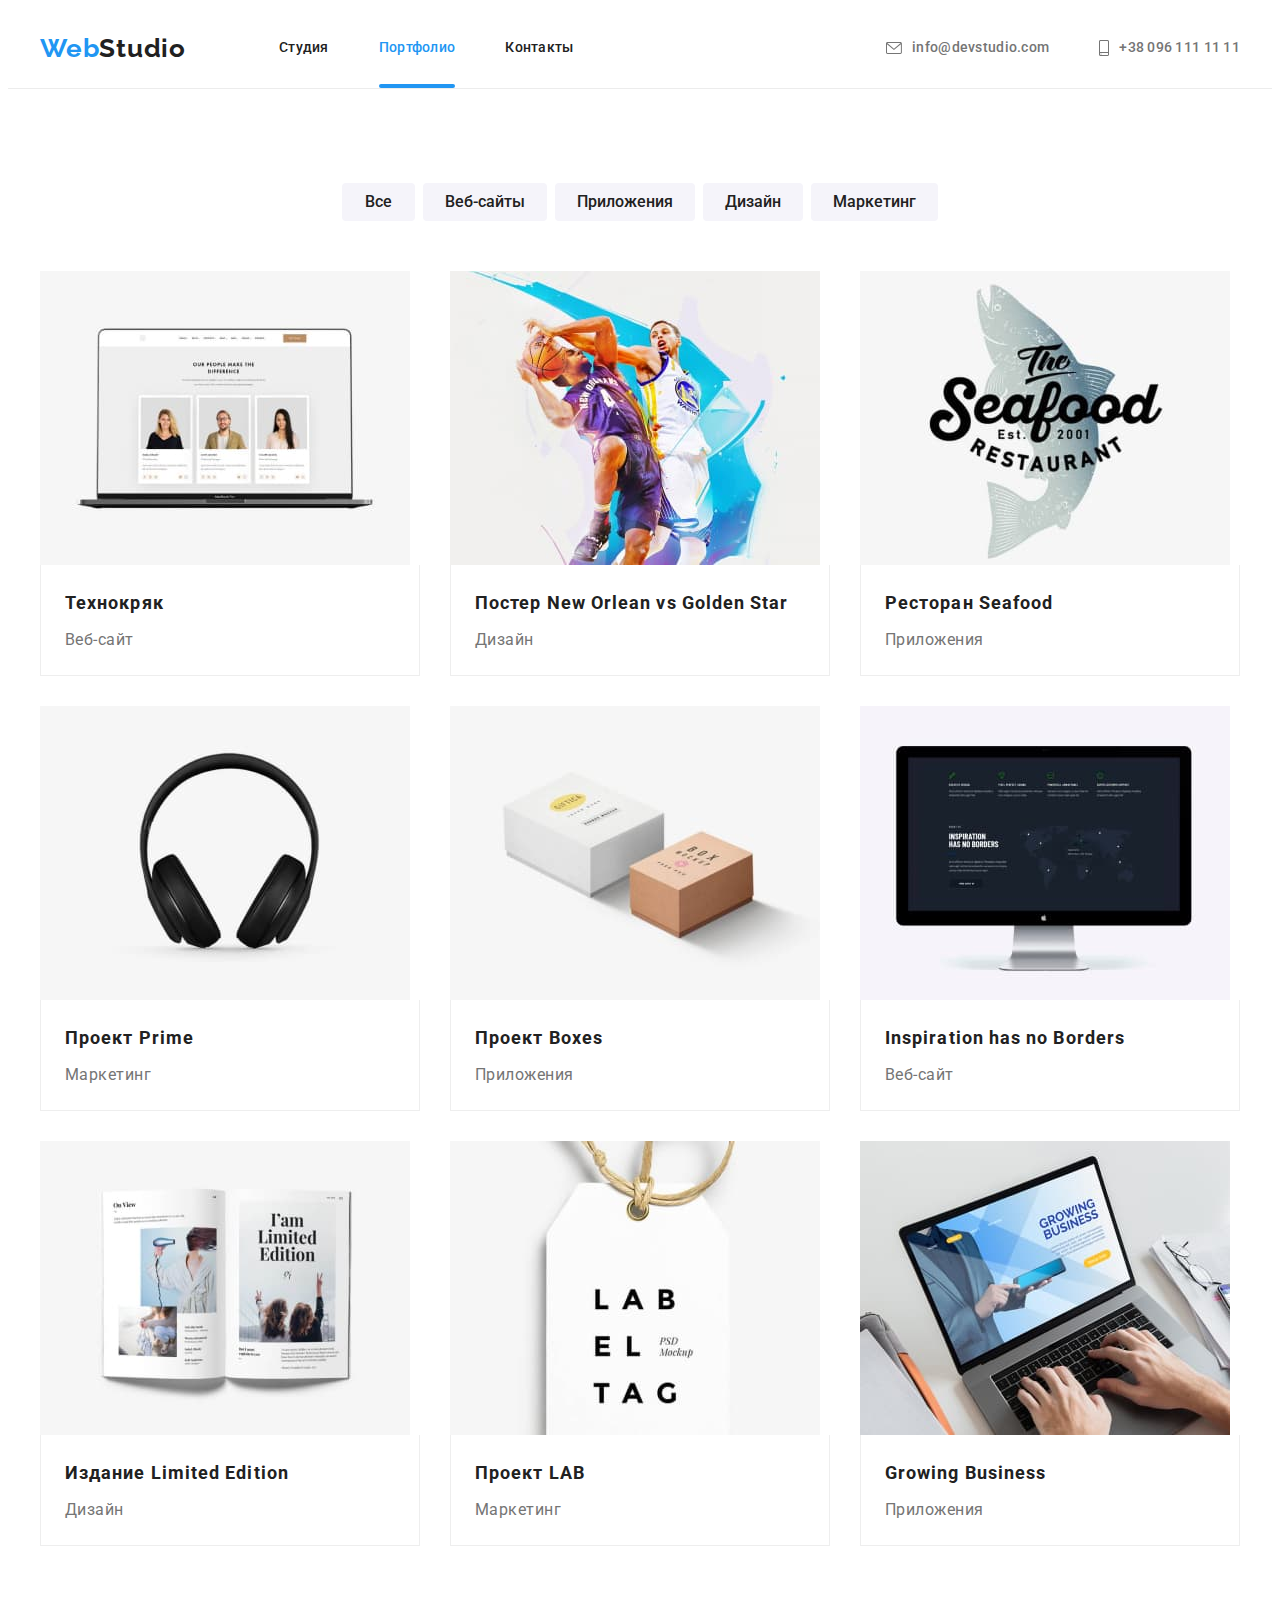
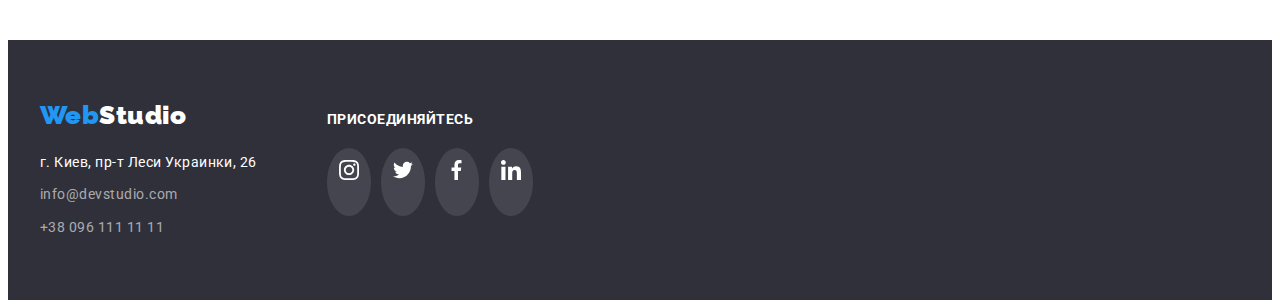
==== portfolio.html @ 56e0e604 "copy" ====
<!DOCTYPE html>
<html lang="ru">
  <head>
    <meta charset="UTF-8" />
    <meta http-equiv="X-UA-Compatible" content="IE=edge" />
    <meta name="viewport" content="width=device-width, initial-scale=1.0" />

    <title>WebStudio</title>
    <link
      href="https://fonts.googleapis.com/css2?family=Raleway:wght@700&family=Roboto:wght@400;500;700;900&display=swap"
      rel="stylesheet"
    />
    <link
      rel="stylesheet"
      href="https://cdnjs.cloudflare.com/ajax/libs/modern-normalize/1.1.0/modern-normalize.min.css"
      integrity="sha512-wpPYUAdjBVSE4KJnH1VR1HeZfpl1ub8YT/NKx4PuQ5NmX2tKuGu6U/JRp5y+Y8XG2tV+wKQpNHVUX03MfMFn9Q=="
      crossorigin="anonymous"
      referrerpolicy="no-referrer"
    />
    <link rel="stylesheet" href="css/styles.css" />
  </head>

  <body>
    <!-- Шапка -->
    <header class="header">
      <div class="container main-nav">
        <nav class="main-nav">
          <a class="logo link" href="/"><span class="logo-color">Web</span>Studio</a>
          <ul class="site-nav list">
            <li class="item"><a href="./index.html" class="link">Студия</a></li>
            <li class="item"><a href="./portfolio.html" class="link current">Портфолио</a></li>
            <li class="item"><a href="/" class="link">Контакты</a></li>
          </ul>
        </nav>
        <ul class="site-contacts list">
          <li class="item">
            <a href="mailto:info@devstudio.com" class="site-contacts link">
              <svg class="icon-link icon" width="16" height="12">
                <use href="./images/sprite.svg#envelope"></use>
              </svg>
              info@devstudio.com
            </a>
          </li>

          <li class="item">
            <a href="tel:+380961111111" class="site-contacts link">
              <svg class="icon-link icon" width="10" height="16">
                <use href="./images/sprite.svg#smartphone"></use>
              </svg>

              +38 096 111 11 11
            </a>
          </li>
        </ul>
      </div>
    </header>
    <main>
      <section class="section">
        <h1 class="portfolio-title">Портфолио</h1>

        <div class="container">
          <ul class="filter-list list">
            <li class="b-item">
              <button type="button" class="button secondary filter">Все</button>
            </li>
            <li class="b-item">
              <button type="button" class="button secondary filter">Веб-сайты</button>
            </li>
            <li class="b-item">
              <button type="button" class="button secondary filter">Приложения</button>
            </li>
            <li class="b-item">
              <button type="button" class="button secondary filter">Дизайн</button>
            </li>
            <li class="b-item">
              <button type="button" class="button secondary filter">Маркетинг</button>
            </li>
          </ul>
          <ul class="portfolio-list list">
            <li class="portfolio-item">
              <a href="" class="portfolio-link">
                <div class="thumb">
                  <img src="./images/portfolio1.jpg" alt="Технокряк" width="370" />
                  <div class="thumb-box">
                    <p class="thumb-text">
                      Технокряк это современная площадка распространения коронавируса. Компании
                      используют эту платформу для цифрового шпионажа и атак на защищённые сервера
                      конкурентов.
                    </p>
                  </div>
                </div>

                <div class="card">
                  <h2 class="portfolio-name">Технокряк</h2>
                  <p class="portfolio-technolology">Веб-сайт</p>
                </div>
              </a>
            </li>
            <li class="portfolio-item">
              <a href="" class="portfolio-link">
                <div class="thumb">
                  <img
                    src="./images/portfolio2.jpg"
                    alt="Постер New Orlean vs Golden Star"
                    width="370"
                  />
                  <div class="thumb-box">
                    <p class="thumb-text">
                      Технокряк это современная площадка распространения коронавируса. Компании
                      используют эту платформу для цифрового шпионажа и атак на защищённые сервера
                      конкурентов.
                    </p>
                  </div>
                </div>
                <div class="card">
                  <h2 class="portfolio-name">Постер New Orlean vs Golden Star</h2>
                  <p class="portfolio-technolology">Дизайн</p>
                </div>
              </a>
            </li>
            <li class="portfolio-item">
              <a href="" class="portfolio-link">
                <div class="thumb">
                  <img src="./images/portfolio3.jpg" alt="Ресторан Seafood" width="370" />
                  <div class="thumb-box">
                    <p class="thumb-text">
                      Технокряк это современная площадка распространения коронавируса. Компании
                      используют эту платформу для цифрового шпионажа и атак на защищённые сервера
                      конкурентов.
                    </p>
                  </div>
                </div>
                <div class="card">
                  <h2 class="portfolio-name">Ресторан Seafood</h2>
                  <p class="portfolio-technolology">Приложения</p>
                </div>
              </a>
            </li>
            <li class="portfolio-item">
              <a href="" class="portfolio-link">
                <div class="thumb">
                  <img src="./images/portfolio4.jpg" alt="Проект Prime" width="370" />
                  <div class="thumb-box">
                    <p class="thumb-text">
                      Технокряк это современная площадка распространения коронавируса. Компании
                      используют эту платформу для цифрового шпионажа и атак на защищённые сервера
                      конкурентов.
                    </p>
                  </div>
                </div>
                <div class="card">
                  <h2 class="portfolio-name">Проект Prime</h2>
                  <p class="portfolio-technolology">Маркетинг</p>
                </div>
              </a>
            </li>
            <li class="portfolio-item">
              <a href="" class="portfolio-link">
                <div class="thumb">
                  <img src="./images/portfolio5.jpg" alt="Проект Boxes" width="370" />
                  <div class="thumb-box">
                    <p class="thumb-text">
                      Технокряк это современная площадка распространения коронавируса. Компании
                      используют эту платформу для цифрового шпионажа и атак на защищённые сервера
                      конкурентов.
                    </p>
                  </div>
                </div>
                <div class="card">
                  <h2 class="portfolio-name">Проект Boxes</h2>
                  <p class="portfolio-technolology">Приложения</p>
                </div>
              </a>
            </li>
            <li class="portfolio-item">
              <a href="" class="portfolio-link">
                <div class="thumb">
                  <img src="./images/portfolio6.jpg" alt="Inspiration has no Borders" width="370" />
                  <div class="thumb-box">
                    <p class="thumb-text">
                      Технокряк это современная площадка распространения коронавируса. Компании
                      используют эту платформу для цифрового шпионажа и атак на защищённые сервера
                      конкурентов.
                    </p>
                  </div>
                </div>
                <div class="card">
                  <h2 class="portfolio-name">Inspiration has no Borders</h2>

                  <p class="portfolio-technolology">Веб-сайт</p>
                </div>
              </a>
            </li>
            <li class="portfolio-item">
              <a href="" class="portfolio-link">
                <div class="thumb">
                  <img src="./images/portfolio7.jpg" alt="Издание Limited Edition" width="370" />
                  <div class="thumb-box">
                    <p class="thumb-text">
                      Технокряк это современная площадка распространения коронавируса. Компании
                      используют эту платформу для цифрового шпионажа и атак на защищённые сервера
                      конкурентов.
                    </p>
                  </div>
                </div>
                <div class="card">
                  <h2 class="portfolio-name">Издание Limited Edition</h2>
                  <p class="portfolio-technolology">Дизайн</p>
                </div>
              </a>
            </li>
            <li class="portfolio-item">
              <a href="" class="portfolio-link">
                <div class="thumb">
                  <img src="./images/portfolio8.jpg" alt="Проект LAB" width="370" />
                  <div class="thumb-box">
                    <p class="thumb-text">
                      Технокряк это современная площадка распространения коронавируса. Компании
                      используют эту платформу для цифрового шпионажа и атак на защищённые сервера
                      конкурентов.
                    </p>
                  </div>
                </div>
                <div class="card">
                  <h2 class="portfolio-name">Проект LAB</h2>
                  <p class="portfolio-technolology">Маркетинг</p>
                </div>
              </a>
            </li>
            <li class="portfolio-item">
              <a href="" class="portfolio-link">
                <div class="thumb">
                  <img src="./images/portfolio9.jpg" alt="Growing Business" width="370" />
                  <div class="thumb-box">
                    <p class="thumb-text">
                      Технокряк это современная площадка распространения коронавируса. Компании
                      используют эту платформу для цифрового шпионажа и атак на защищённые сервера
                      конкурентов.
                    </p>
                  </div>
                </div>
                <div class="card">
                  <h2 class="portfolio-name">Growing Business</h2>
                  <p class="portfolio-technolology">Приложения</p>
                </div>
              </a>
            </li>
          </ul>
        </div>
      </section>
    </main>
    <!-- Подвал -->
    <footer class="footer">
      <div class="container">
        <div class="address-list">
          <a href="/" class="footer-logo link"><span class="logo-color">Web</span>Studio</a>
          <address class="address">г. Киев, пр-т Леси Украинки, 26</address>
          <ul class="footer-contacts list">
            <li class="item">
              <a href="mailto:info@devstudio.com" class="footer-contacts link"
                >info@devstudio.com</a
              >
            </li>
            <li class="item">
              <a href="tel:+380961111111" class="footer-contacts link">+38 096 111 11 11</a>
            </li>
          </ul>
        </div>
        <div class="social">
          <h2 class="social-title">Присоединяйтесь</h2>
          <ul class="social-icon list">
            <li class="social-item">
              <a href="" class="social-link">
                <svg class="icon" width="20" height="20">
                  <use href="./images/sprite.svg#instagram"></use>
                </svg>
              </a>
            </li>
            <li class="social-item">
              <a href="" class="social-link">
                <svg class="icon" width="20" height="20">
                  <use href="./images/sprite.svg#twitter"></use>
                </svg>
              </a>
            </li>
            <li class="social-item">
              <a href="" class="social-link">
                <svg class="icon" width="20" height="20">
                  <use href="./images/sprite.svg#vector"></use>
                </svg>
              </a>
            </li>
            <li class="social-item">
              <a href="" class="social-link">
                <svg class="icon" width="20" height="20">
                  <use href="./images/sprite.svg#linkedin"></use>
                </svg>
              </a>
            </li>
          </ul>
        </div>
      </div>
    </footer>
  </body>
</html>
---- css/styles.css ----
:root {
  --primary-text-color: #212121;
  --text-color: #757575;
  --accent-text-color: #2196f3;
  --accent-white-color: #ffffff;
}
body {
  background-color: var(--accent-white-color);
  color: var(--primary-text-color);
  font-family: Roboto, sans-serif;
  letter-spacing: 0.03em;
}
h1,
h2,
h3,
h4,
h5,
h6,
p,
ul {
  margin-bottom: 0;
  margin-top: 0;
}
img {
  display: block;
  max-width: 100%;
  height: auto;
}
.container {
  margin-left: auto;
  margin-right: auto;
  width: 1200px;
  padding-left: 15px;
  padding-right: 15px;
  /* outline: 2px solid red; */
}
.section {
  padding-top: 94px;
  padding-bottom: 94px;
}
.section.no-padding {
  padding-top: 0;
}
.list {
  list-style: none;
  margin: 0;
  padding: 0;
}
.link {
  text-decoration: none;
}
/* Шапка */

.main-nav {
  display: flex;
  align-items: center;
}

.header {
  letter-spacing: 0.02em;
  font-weight: 500;
  font-size: 14px;
  line-height: 1.14;
  border-bottom: 1px solid #ececec;
}
.logo {
  color: var(--primary-text-color);
  font-family: Raleway, sans-serif;
  letter-spacing: 0.03em;

  font-weight: 700;
  font-size: 26px;
  line-height: 1.19;
}

.logo-color {
  color: var(--accent-text-color);
}
.site-nav {
  display: flex;
  margin-left: 93px;
  transition: color 250ms cubic-bezier(0.4, 0, 0.2, 1);
}
.site-nav .item:not(:last-child) {
  margin-right: 50px;
}
.site-nav .link {
  padding-top: 32px;
  padding-bottom: 32px;
  display: block;
  position: relative;
  transition: color 250ms cubic-bezier(0.4, 0, 0.2, 1);

  color: var(--primary-text-color);
}
.site-nav .link:hover,
.site-nav .link:focus {
  color: var(--accent-text-color);
}

.site-nav .link::after {
  content: '';
  display: block;
  position: absolute;
  bottom: 0;
  width: 100%;
  height: 4px;
  border-radius: 2px;
  background-color: #2196f3;
  opacity: 0;
  transition: opacity 250ms cubic-bezier(0.4, 0, 0.2, 1);
}
.site-nav .link:focus::after,
.site-nav .link:hover::after {
  opacity: 1;
}
.site-nav .current.link::after {
  opacity: 1;
}

.site-contacts {
  display: flex;
  margin-left: auto;
  align-items: center;
  transition: color 250ms cubic-bezier(0.4, 0, 0.2, 1);
}
.site-contacts .item:not(:last-child) {
  margin-right: 50px;
}
.site-contacts .link {
  color: var(--text-color);
}
.site-contacts .link:hover,
.site-contacts .link:focus {
  color: var(--accent-text-color);
}
.site-nav .link.current {
  color: var(--accent-text-color);
}

/* Герой */

.hero {
  padding-top: 200px;
  padding-bottom: 200px;
  background-size: 1600px;
  background-color: #2f303a;

  height: 600px;
  max-width: 1600px;
  margin-left: auto;
  margin-right: auto;
  background-image: linear-gradient(to right, rgba(47, 48, 58, 0.4), rgba(47, 48, 58, 0.4)),
    url('../images/bimg-hero.jpg');
  background-repeat: no-repeat;
  background-size: cover;
  background-position: center;
}
.hero-title {
  width: 696px;
  margin-bottom: 30px;
  text-align: center;
  margin-left: auto;
  margin-right: auto;
  letter-spacing: 0.06em;
  color: var(--accent-white-color);
  font-weight: 900;
  font-size: 44px;
  line-height: 1.37;
  text-transform: uppercase;
}

/* Особености */
.features-list {
  display: flex;
}
.features-list .item {
  flex-basis: calc((100% - 90px) / 4);
}
.features-list .item:not(:last-child) {
  margin-right: 30px;
}
.feature-title {
  margin-top: 0;
  margin-bottom: 10px;
  font-weight: 700;
  font-size: 14px;
  line-height: 1.14;
  text-transform: uppercase;
}
.feature-text {
  margin-bottom: 0;
  margin-top: 0;
  color: var(--text-color);
  font-size: 14px;
  line-height: 1.71;
}
/* чем мы занимаемся */
.prof-list .label {
  font-style: normal;
  font-weight: 700;
  font-size: 14px;
  letter-spacing: 0.03em;
  background-color: rgba(47, 48, 58, 0.8);
  color: #ffffff;
  text-align: center;
  position: absolute;
  text-transform: uppercase;
  bottom: 0px;
  width: 370px;
  line-height: 70px;
}
.prof-list {
  display: flex;
  position: relative;
}
.prof-list .item:not(:last-child) {
  margin-right: 30px;
}

.prof-title {
  margin-top: 0;
  margin-bottom: 50px;
  padding-top: 0;
  font-weight: 700;
  font-size: 36px;
  line-height: 1.16;
  text-align: center;
}

/* Команда */
.team-list {
  display: flex;
}
.team-list .item:not(:last-child) {
  margin-right: 30px;
}
.team-list .item {
  background-color: #ffffff;
  box-shadow: 0px 1px 3px rgba(0, 0, 0, 0.12), 0px 1px 1px rgba(0, 0, 0, 0.14),
    0px 2px 1px rgba(0, 0, 0, 0.2);
  border-radius: 0px 0px 4px 4px;
}
.team {
  background-color: #f5f4fa;
}

.team-title {
  margin-top: 0;
  margin-bottom: 50px;
  font-weight: 700;
  font-size: 36px;
  line-height: 1.16;
  text-align: center;
}
.team-name {
  font-weight: 500;
  font-size: 16px;
  line-height: 1.18;
  margin-bottom: 10px;
  text-align: center;
}
.team-profession {
  color: var(--text-color);
  font-size: 16px;
  line-height: 1.18;
  text-align: center;
}
.team-img {
  margin-top: 0;
}
.team-card {
  padding-bottom: 30px;
  padding-top: 30px;
}
.team-icon {
  transition: fill 250ms cubic-bezier(0.4, 0, 0.2, 1),
    background-color 250ms cubic-bezier(0.4, 0, 0.2, 1);
}
/* Подвал */
.footer {
  background-color: #2f303a;
  padding-bottom: 60px;
  padding-top: 60px;
}
.footer .container {
  align-items: baseline;
  display: flex;
}
.footer-logo {
  display: inline-block;

  margin-bottom: 20px;
  color: var(--accent-white-color);
  font-family: Raleway, sans-serif;
  font-weight: 900;
  font-size: 26px;
  line-height: 1.19;
}
.address {
  margin-bottom: 9px;
  color: var(--accent-white-color);
  font-style: normal;
  font-size: 14px;
  line-height: 1.71;
  cursor: pointer;
  transition: color 250ms cubic-bezier(0.4, 0, 0.2, 1);
}
.address:hover,
.address:focus {
  color: #2196f3;
}
.address-list {
  margin-right: 70px;
}
.footer-contacts .item:not(:last-child) {
  margin-bottom: 9px;
}
.footer-contacts {
  font-size: 14px;
  line-height: 1.71;
  transition: color 250ms cubic-bezier(0.4, 0, 0.2, 1);
}
.footer-contacts .link {
  color: rgba(255, 255, 255, 0.6);
}
.footer-contacts .link:hover,
.footer-contacts .link:focus {
  color: var(--accent-text-color);
}
.social-title {
  margin-top: 0;
  margin-bottom: 20px;
  font-weight: 700;
  font-size: 14px;
  line-height: 1.14;
  text-transform: uppercase;
  color: #ffffff;
}
.social-icon {
  padding-left: 0;
  display: flex;
  justify-content: center;
  margin: 16px auto 0 auto;
}

.social-item:not(:last-child) {
  margin-right: 10px;
}

.social-link {
  display: block;
  padding: 12px;
  background-color: rgba(255, 255, 255, 0.1);
  border-radius: 50%;
  color: #ffffff;
  height: 44px;
  transition: background-color 250ms cubic-bezier(0.4, 0, 0.2, 1);
}
.social-link:hover,
.social-link:focus {
  background-color: #2196f3;
}
/* Постоянные клиенты */
.client-title {
  margin-top: 0;
  margin-bottom: 50px;
  padding-top: 0;
  font-weight: 700;
  font-size: 36px;
  line-height: 1.16;
  text-align: center;
  letter-spacing: 0.03em;
}
/* Кнопки */
.button {
  background-color: var(--accent-text-color);
  color: var(--accent-white-color);
  cursor: pointer;
  font-family: inherit;
  border-radius: 4px;
  padding: 10px 32px;
  display: inline-block;
  min-width: 200px;
  text-align: center;
}
.button.primary {
  background-color: var(--accent-text-color);
  color: var(--accent-white-color);
}
.button.secondary {
  color: var(--primary-text-color);
  background-color: #f5f4fa;
  transition-property: color, border-color, background-color, box-shadow;
  transition-duration: 250ms;
  transition-timing-function: cubic-bezier(0.4, 0, 0.2, 1);
}
.button.secondary:hover {
  background-color: var(--accent-text-color);
  color: #ffffff;
  box-shadow: 0px 3px 1px rgba(0, 0, 0, 0.1), 0px 1px 2px rgba(0, 0, 0, 0.08),
    0px 2px 2px rgba(0, 0, 0, 0.12);
}
.button.secondary:focus {
  background-color: var(--accent-text-color);
  color: #ffffff;
  box-shadow: 0px 3px 1px rgba(0, 0, 0, 0.1), 0px 1px 2px rgba(0, 0, 0, 0.08),
    0px 2px 2px rgba(0, 0, 0, 0.12);
}
.button.hero-btn {
  font-weight: 700;
  font-size: 16px;
  line-height: 1.87;
  display: block;
  align-items: center;
  text-align: center;
  margin: auto;
  letter-spacing: 0.06em;
  border: 0;
}
.button.filter {
  font-weight: 500;
  font-size: 16px;
  line-height: 1.62;
  padding: 6px 22px;
  border-color: #f5f4fa;
  border-radius: 4px;
  border-style: none;
  font-family: inherit;
  min-width: 73px;
}
.b-item:not(:last-child) {
  margin-right: 8px;
}
.b-item {
  display: inline-block;
}
/* Портфолио */
.filter-list {
  padding-left: 0;
  margin-top: 0;
  margin-bottom: 50px;

  display: flex;
  justify-content: center;
  list-style: none;
}

.portfolio-title {
  position: absolute;
  clip: rect(0 0 0 0);
  width: 1px;
  height: 1px;
  margin: -1px;
}
.portfolio-technolology {
  color: var(--text-color);
}
.portfolio-name {
  margin-top: 0;
  margin-bottom: 4px;
  font-style: normal;
  font-weight: 700;
  font-size: 18px;
  line-height: 2;
  letter-spacing: 0.06em;
  color: #212121;
}
.portfolio-technolology {
  font-size: 16px;
  line-height: 1.87;
  margin: 0;
}
.filter-list {
  margin-bottom: 50px;
}
.portfolio-list {
  padding-left: 0;
  margin-top: 0;

  margin-top: -30px;
  margin-left: -30px;

  list-style: none;
  display: flex;
  flex-wrap: wrap;
}
.portfolio-item {
  flex-basis: calc((100% - 90px) / 3);

  margin-top: 30px;
  margin-left: 30px;

  background: #ffffff;
}
.portfolio-link {
  display: block;
  text-decoration: none;
  transition: box-shadow 250ms cubic-bezier(0.4, 0, 0.2, 1);
}
.portfolio-link:hover,
.portfolio-link:focus {
  box-shadow: 0px 1px 1px rgba(0, 0, 0, 0.12), 0px 4px 4px rgba(0, 0, 0, 0.06),
    1px 4px 6px rgba(0, 0, 0, 0.16);
}
.card {
  padding: 20px 24px;
  border-bottom: 1px solid #eeeeee;
  border-left: 1px solid #eeeeee;
  border-right: 1px solid #eeeeee;
}

.portfolio-link .thumb {
  position: relative;
  overflow: hidden;
}
.portfolio-link .thumb-box {
  display: flex;
  align-items: center;
  padding: 0 24px;

  content: '';
  position: absolute;
  bottom: 0;
  height: 100%;
  background: rgba(33, 150, 243, 0.9);
  transform: translateY(101%);
  transition: transform 250ms cubic-bezier(0.4, 0, 0.2, 1);
}
.portfolio-link:focus .thumb-box,
.portfolio-link:hover .thumb-box {
  transform: translateY(0);
}
.portfolio-link .thumb-text {
  font-style: normal;
  font-weight: 400;
  letter-spacing: 0.03em;
  margin: 0;
  font-size: 18px;
  line-height: 1.55;
  color: #ffffff;
}
/* Иконки */
.icon {
  fill: #afb1b8;
  fill: currentColor;
}

.icon-link.icon {
  display: flex;
  padding: 0;
  margin: 0;
  margin-right: 10px;
  fill: currentColor;
}
.icon-feature {
  height: 120px;

  display: flex;
  justify-content: center;
  align-items: center;
  background-color: #f5f4fa;
  margin-bottom: 30px;
  border-radius: 4px;
}
.icon-feature .icon {
  margin: 0;
  padding: 0;
}
.client-link {
  display: flex;
  height: 92px;
  width: 170px;
  border: 1px solid #afb1b8;
  box-sizing: border-box;
  border-radius: 4px;
  justify-content: center;
  align-items: center;
  color: #afb1b8;
  transition: color 250ms cubic-bezier(0.4, 0, 0.2, 1),
    border-color 250ms cubic-bezier(0.4, 0, 0.2, 1);
}
.client-item .client-link:hover,
.client-item .client-link:focus {
  border-color: #2196f3;
  color: #2196f3;
}

.client-item:not(:last-child) {
  margin-right: 30px;
}

.icon-list {
  display: flex;
  justify-content: center;
  padding: 0;
  margin: 28px auto 0 auto;
  color: #2196f3;
}
.client-list {
  display: flex;
  justify-content: center;
  padding: 0;
  margin: 0;
  color: #2196f3;
}

.icon-list {
  display: flex;
  list-style: none;
  padding-left: 0;

  justify-content: center;
  margin: 16px auto 0 auto;
}

.team-item:not(:last-child) {
  margin-right: 10px;
}
.team-list .item {
  box-shadow: 0px 4px 4px rgba(0, 0, 0, 0.25);
}
.team-link {
  width: 44px;
  height: 44px;
  border-radius: 50%;
  display: block;
  padding: 12px;
  fill: #afb1b8;
  transition: color 250ms cubic-bezier(0.4, 0, 0.2, 1),
    background-color 250ms cubic-bezier(0.4, 0, 0.2, 1);
}
.team-link:hover,
.team-link:focus {
  background-color: #2196f3;
  fill: #ffffff;
}
/* Модал */
.backdrop {
  position: fixed;
  top: 0;
  left: 0;
  width: 100%;
  height: 100%;
  background: rgba(0, 0, 0, 0.2);
  opacity: 1;
  visibility: visible;
  transition: opacity 250ms cubic-bezier(0.4, 0, 0.2, 1),
    visibility 250ms cubic-bezier(0.4, 0, 0.2, 1);
}
.backdrop.is-hidden {
  opacity: 0;
  pointer-events: none;
  visibility: hidden;
}
.modal {
  position: absolute;
  top: 50%;
  left: 50%;
  transform: translate(-50%, -50%);

  width: 528px;
  height: 581px;

  background: #ffffff;
  box-shadow: 0px 1px 3px rgba(0, 0, 0, 0.12), 0px 1px 1px rgba(0, 0, 0, 0.14),
    0px 2px 1px rgba(0, 0, 0, 0.2);
  border-radius: 4px;
  transition: transform 250ms cubic-bezier(0.4, 0, 0.2, 1);
}
.close {
  position: absolute;
  top: 7px;
  right: 8px;
}
/* Основоной цвет текста  #212121*/
/* Вторичный цвет текста #757575 */
/* акцент  #2196F3 */
/* белый #FFFFFF */
/* цвет в футуре rgba(255, 255, 255, 0.6) */
/* вторичный цвет фона #F5F4FA */ ;
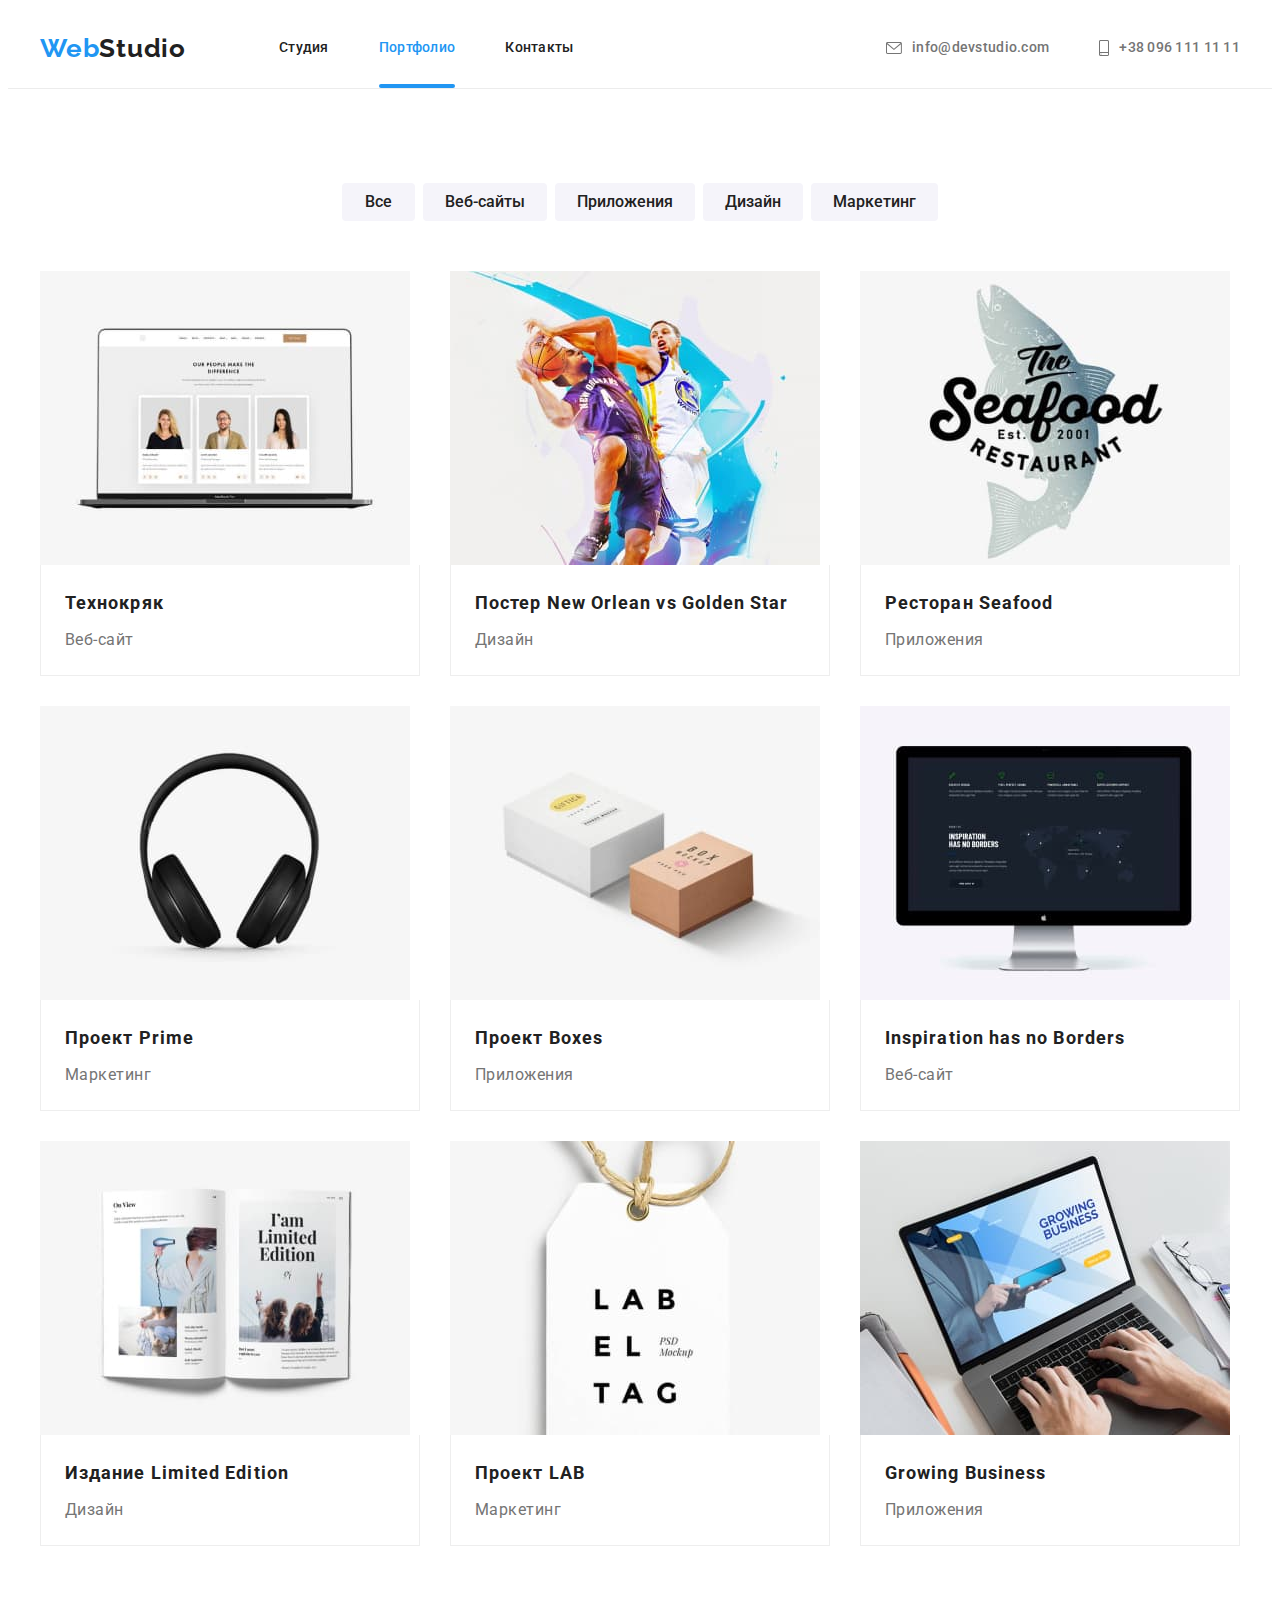
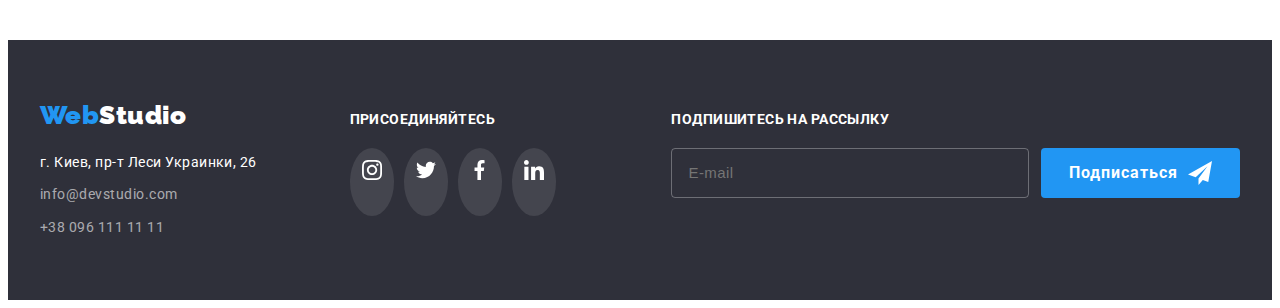
==== commit 146af9ad: "edit" ====
--- a/portfolio.html
+++ b/portfolio.html
@@ -299,6 +299,19 @@
             </li>
           </ul>
         </div>
+        <!-- Подвал форм -->
+        <form class="form-subscribe">
+          <label class="form-label">
+            <span class="label-text">Подпишитесь на рассылку</span>
+            <input type="email" class="form-input" name="subscribe" placeholder="E-mail" />
+          </label>
+          <button class="form-button" type="submit">
+            Подписаться
+            <svg class="icon-button" width="24" height="24">
+              <use href="./images/sprite.svg#send"></use>
+            </svg>
+          </button>
+        </form>
       </div>
     </footer>
   </body>
--- a/css/styles.css
+++ b/css/styles.css
@@ -286,6 +286,7 @@
 .footer .container {
   align-items: baseline;
   display: flex;
+  justify-content: space-between;
 }
 .footer-logo {
   display: inline-block;
@@ -332,6 +333,7 @@
   margin-top: 0;
   margin-bottom: 20px;
   font-weight: 700;
+  letter-spacing: 0.03em;
   font-size: 14px;
   line-height: 1.14;
   text-transform: uppercase;
@@ -360,6 +362,75 @@
 .social-link:hover,
 .social-link:focus {
   background-color: #2196f3;
+}
+/* Подвал форм */
+
+.form-subscribe {
+  display: flex;
+  align-items: flex-end;
+  margin: 0;
+  margin-left: 93px;
+}
+.form-subscribe .form-label {
+  display: flex;
+  flex-direction: column;
+  margin: 0;
+}
+.form-subscribe .label-text {
+  margin-bottom: 20px;
+  letter-spacing: 0.03em;
+  font-weight: 700;
+  font-size: 14px;
+  line-height: 1.14;
+  text-transform: uppercase;
+
+  color: #fff;
+}
+.form-subscribe .form-input {
+  font-size: 15px;
+  line-height: 1.25;
+  letter-spacing: 0.03em;
+  color: rgba(255, 255, 255, 0.6);
+  display: inline-block;
+  width: 358px;
+  padding: 15px 16px;
+  box-sizing: border-box;
+  border: 1px solid #ffffff4d;
+  border-radius: 4px;
+  margin: 0;
+  background-color: inherit;
+  transition: border-color 250ms cubic-bezier(0.4, 0, 0.2, 1);
+}
+.form-subscribe .form-input:focus-visible {
+  outline: none;
+  border-color: #2196f3;
+}
+.form-subscribe .form-button {
+  padding: 10px 28px;
+  margin-left: 12px;
+  border-radius: 4px;
+  border-color: #2196f3;
+  border-style: none;
+  display: flex;
+  align-items: center;
+  cursor: pointer;
+  font-family: inherit;
+  color: #fff;
+  background-color: #2196f3;
+  font-weight: 700;
+  font-size: 16px;
+  line-height: 1.9;
+  letter-spacing: 0.06em;
+  transition: transform 250ms cubic-bezier(0.4, 0, 0.2, 1);
+  transition: background-color 250ms cubic-bezier(0.4, 0, 0.2, 1);
+}
+.form-subscribe .button:focus,
+.form-subscribe .button:hover {
+  background-color: #188ce8;
+}
+.form-subscribe .icon-button {
+  margin-left: 10px;
+  fill: currentColor;
 }
 /* Постоянные клиенты */
 .client-title {
@@ -669,9 +740,155 @@
   transition: transform 250ms cubic-bezier(0.4, 0, 0.2, 1);
 }
 .close {
+  background-color: transparent;
+  padding: 0;
+  border: none;
   position: absolute;
-  top: 7px;
+  top: 8px;
   right: 8px;
+  cursor: pointer;
+  fill: #000000;
+  transition: fill 250ms cubic-bezier(0.4, 0, 0.2, 1);
+}
+.close:hover,
+.close::after {
+  outline: none;
+  fill: #2196f3;
+}
+.modal-title {
+  margin-bottom: 12px;
+
+  font-style: normal;
+  font-weight: 700;
+  font-size: 20px;
+  line-height: 1.15;
+  text-align: center;
+  letter-spacing: 0.03em;
+}
+.form {
+  width: 100%;
+  height: 100%;
+  padding: 40px;
+}
+.form-group {
+  display: flex;
+  flex-direction: column;
+  margin-bottom: 10px;
+}
+
+.form-group .textarea {
+  display: block;
+  resize: none;
+  padding-left: 16px;
+  height: 120px;
+}
+.form-group:nth-child(5) {
+  margin-bottom: 20px;
+}
+.textarea::placeholder {
+  font-style: normal;
+  font-weight: 400;
+  font-size: 12px;
+  line-height: 1.16;
+  letter-spacing: 0.01em;
+
+  color: rgba(117, 117, 117, 0.5);
+}
+.form-label {
+  margin-bottom: 4px;
+
+  font-style: normal;
+  font-weight: 400;
+  font-size: 12px;
+  line-height: 1.16;
+  letter-spacing: 0.01em;
+  color: #757575;
+}
+.form-input,
+.textarea {
+  margin: 0;
+  padding: 10px 10px 10px 40px;
+  border: 1px solid rgba(33, 33, 33, 0.2);
+  border-radius: 4px;
+  width: 100%;
+  transition: border-color 250ms cubic-bezier(0.4, 0, 0.2, 1);
+}
+.modal .form-input:focus-visible + .form-icon {
+  fill: #2196f3;
+}
+.form-input {
+  display: block;
+}
+.button.sumbit-button {
+  font-weight: 700;
+  font-size: 16px;
+  line-height: 1.87;
+  display: block;
+  align-items: center;
+  text-align: center;
+  margin: auto;
+  letter-spacing: 0.06em;
+  border: 0;
+  box-shadow: 0px 4px 4px rgba(0, 0, 0, 0.15);
+}
+
+.modal .form-icon {
+  position: absolute;
+  top: 50%;
+  left: 12px;
+  transform: translateY(-50%);
+  cursor: text;
+  fill: #000000;
+  transition: border-color 250ms cubic-bezier(0.4, 0, 0.2, 1);
+  transition: fill 250ms cubic-bezier(0.4, 0, 0.2, 1);
+}
+.input-svg {
+  position: relative;
+  display: block;
+}
+
+.modal .form-input:focus-visible,
+.modal .textarea:focus-visible {
+  outline: none;
+  border-color: #2196f3;
+}
+.checkbox-text {
+  font-size: 14px;
+  line-height: 1.71;
+  letter-spacing: 0.03em;
+  color: #757575;
+}
+.modal .checkbox-label {
+  display: flex;
+  align-items: center;
+  justify-content: center;
+  margin-bottom: 30px;
+  cursor: pointer;
+}
+.modal .checkbox {
+  -webkit-appearance: none;
+  -moz-appearance: none;
+  appearance: none;
+  position: absolute;
+}
+.modal .checkbox-icon {
+  margin-right: 7px;
+  padding-bottom: 2px;
+  box-sizing: content-box;
+  stroke: #000000;
+  fill: transparent;
+  transition: fill 250ms cubic-bezier(0.4, 0, 0.2, 1), stroke 250ms cubic-bezier(0.4, 0, 0.2, 1);
+}
+.modal .checkbox:hover + .checkbox-icon,
+.modal .checkbox:focus + .checkbox-icon {
+  stroke: #2196f3;
+}
+.modal .checkbox:checked + .checkbox-icon {
+  stroke: #2196f3;
+  fill: #2196f3;
+}
+.modal .policy {
+  color: #2196f3;
 }
 /* Основоной цвет текста  #212121*/
 /* Вторичный цвет текста #757575 */
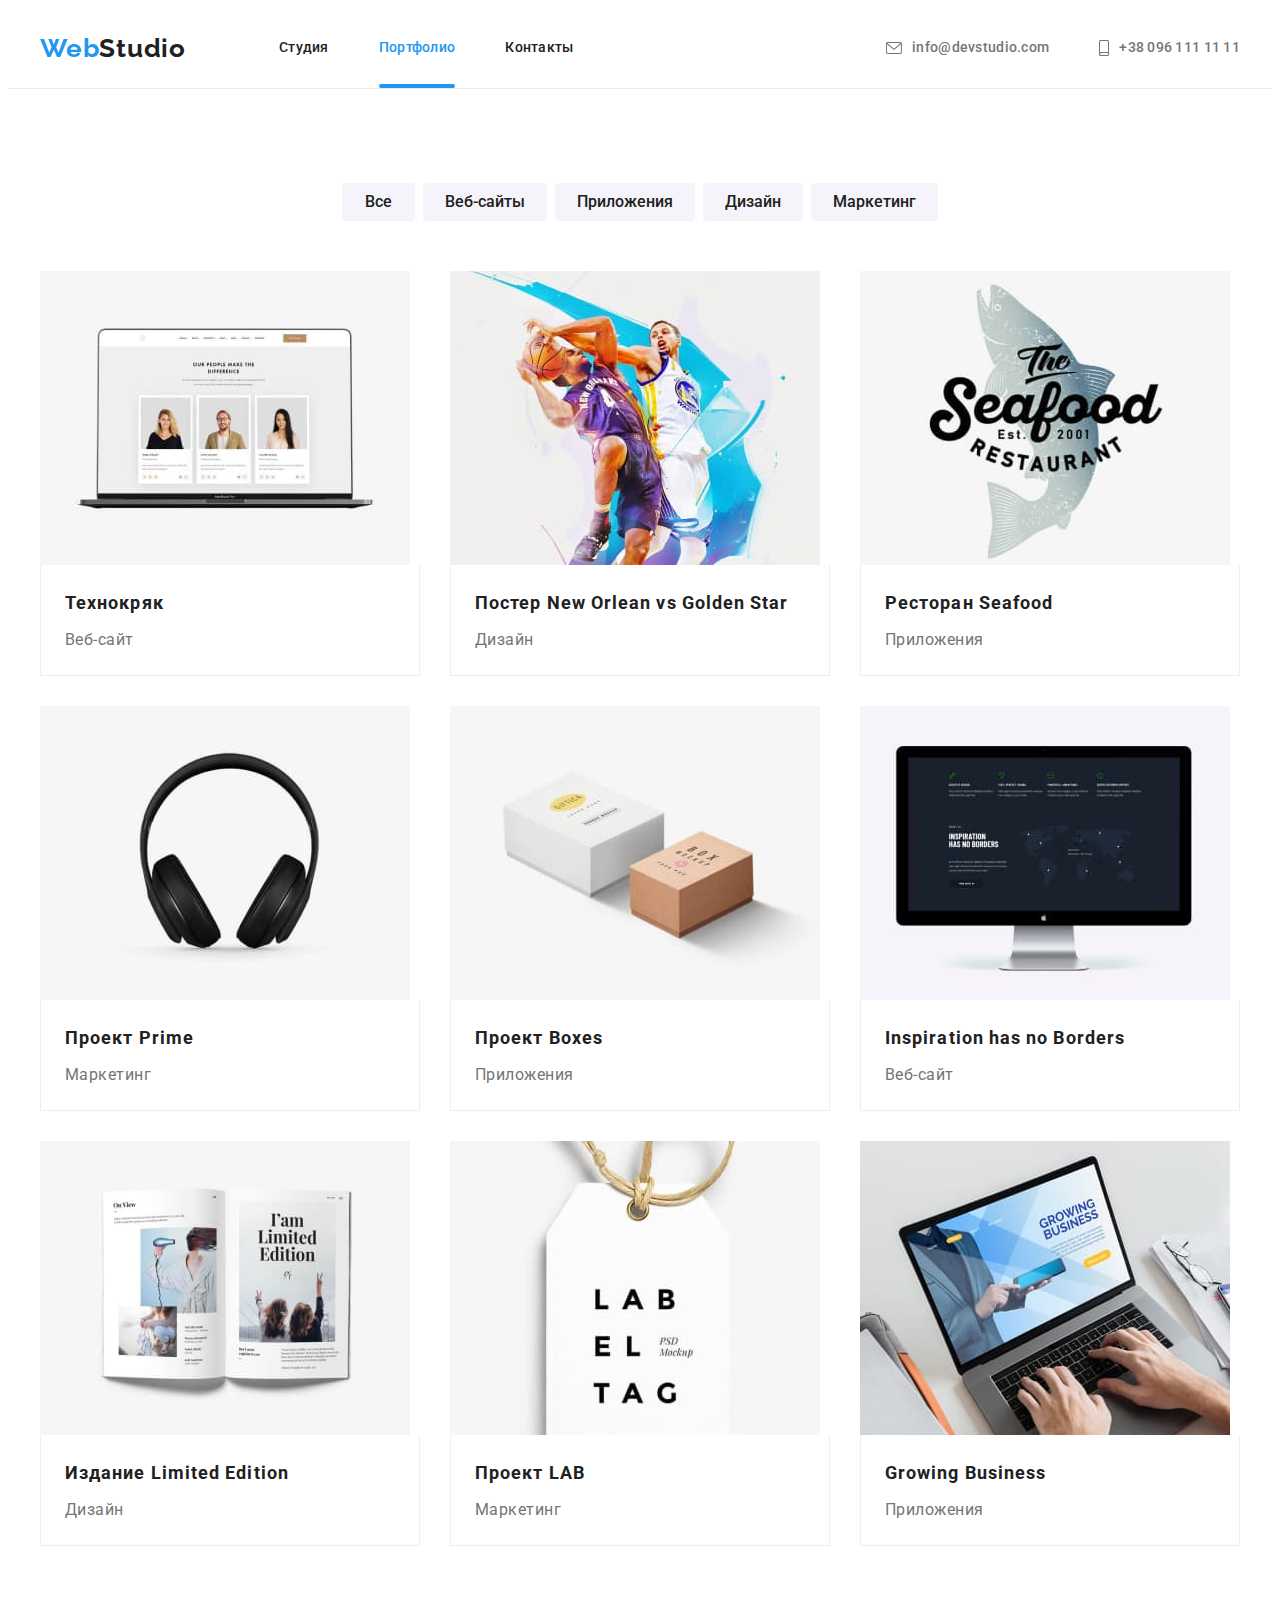
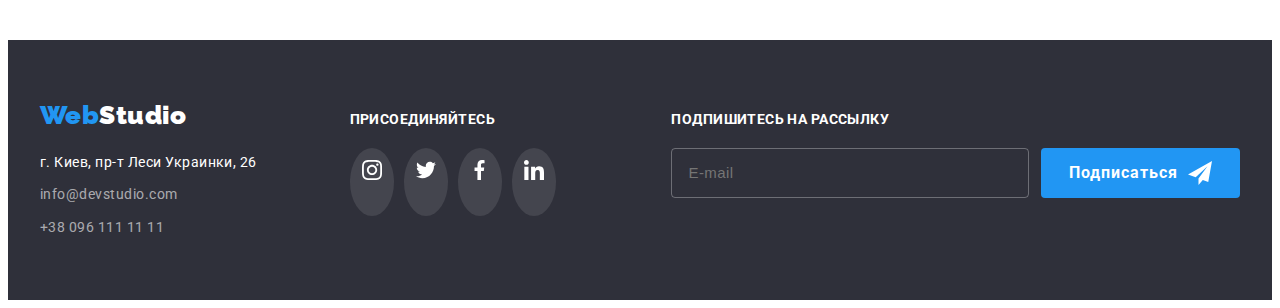
==== commit 396a64af: "icons" ====
--- a/portfolio.html
+++ b/portfolio.html
@@ -36,7 +36,7 @@
           <li class="item">
             <a href="mailto:info@devstudio.com" class="site-contacts link">
               <svg class="icon-link icon" width="16" height="12">
-                <use href="./images/sprite.svg#envelope"></use>
+                <use href="./images/icons.svg#envelope"></use>
               </svg>
               info@devstudio.com
             </a>
@@ -45,7 +45,7 @@
           <li class="item">
             <a href="tel:+380961111111" class="site-contacts link">
               <svg class="icon-link icon" width="10" height="16">
-                <use href="./images/sprite.svg#smartphone"></use>
+                <use href="./images/icons.svg#smartphone"></use>
               </svg>
 
               +38 096 111 11 11
@@ -272,28 +272,28 @@
             <li class="social-item">
               <a href="" class="social-link">
                 <svg class="icon" width="20" height="20">
-                  <use href="./images/sprite.svg#instagram"></use>
+                  <use href="./images/icons.svg#instagram"></use>
                 </svg>
               </a>
             </li>
             <li class="social-item">
               <a href="" class="social-link">
                 <svg class="icon" width="20" height="20">
-                  <use href="./images/sprite.svg#twitter"></use>
+                  <use href="./images/icons.svg#twitter"></use>
                 </svg>
               </a>
             </li>
             <li class="social-item">
               <a href="" class="social-link">
                 <svg class="icon" width="20" height="20">
-                  <use href="./images/sprite.svg#vector"></use>
+                  <use href="./images/icons.svg#vector"></use>
                 </svg>
               </a>
             </li>
             <li class="social-item">
               <a href="" class="social-link">
                 <svg class="icon" width="20" height="20">
-                  <use href="./images/sprite.svg#linkedin"></use>
+                  <use href="./images/icons.svg#linkedin"></use>
                 </svg>
               </a>
             </li>
@@ -308,7 +308,7 @@
           <button class="form-button" type="submit">
             Подписаться
             <svg class="icon-button" width="24" height="24">
-              <use href="./images/sprite.svg#send"></use>
+              <use href="./images/icons.svg#send"></use>
             </svg>
           </button>
         </form>
--- a/css/styles.css
+++ b/css/styles.css
@@ -740,9 +740,13 @@
   transition: transform 250ms cubic-bezier(0.4, 0, 0.2, 1);
 }
 .close {
+  display: flex;
+  text-align: center;
   background-color: transparent;
-  padding: 0;
-  border: none;
+  border: 1px solid rgba(0, 0, 0, 0.1);
+  border-radius: 50%;
+  padding: 6px;
+  box-sizing: border-box;
   position: absolute;
   top: 8px;
   right: 8px;
@@ -751,6 +755,7 @@
   transition: fill 250ms cubic-bezier(0.4, 0, 0.2, 1);
 }
 .close:hover,
+.close:focus,
 .close::after {
   outline: none;
   fill: #2196f3;
